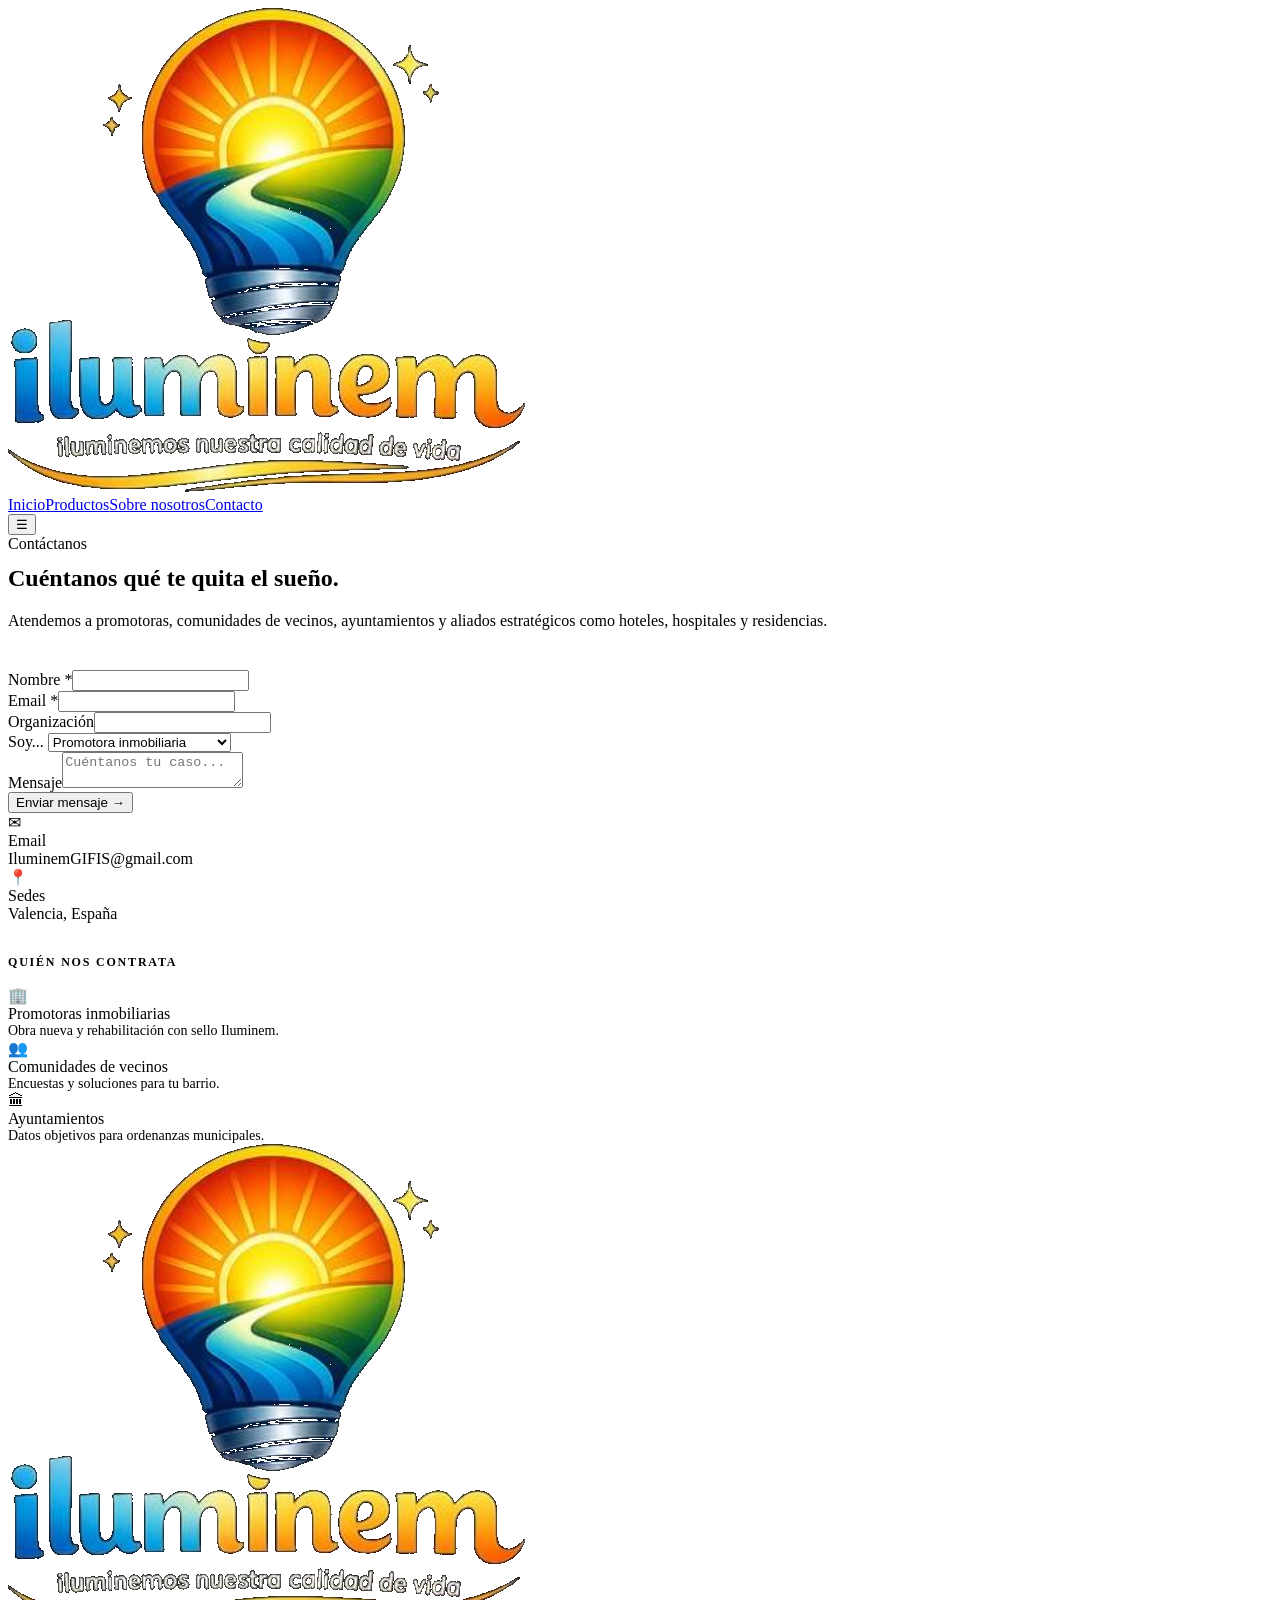
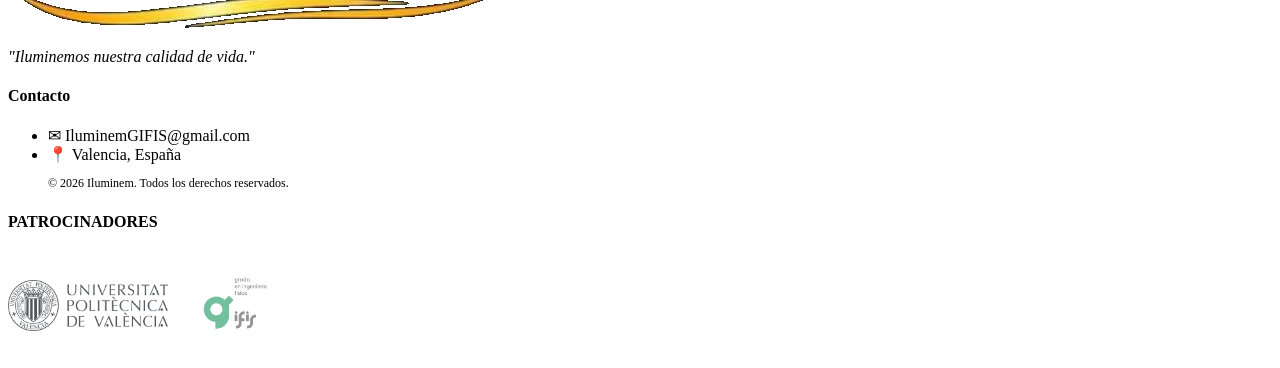
==== contacto.html @ a4363aad "Update contacto.html" ====
<!DOCTYPE html>
<html lang="es">
<head>
  <meta charset="UTF-8">
  <meta name="viewport" content="width=device-width, initial-scale=1">
  <title>Contacto — Iluminem</title>
  <meta name="description" content="Habla con Iluminem. Atendemos a promotoras, comunidades de vecinos, ayuntamientos, hoteles y residencias.">
  <link rel="stylesheet" href="styles.css">
</head>
<body>
<header class="header"><div class="container header-inner"><a href="index.html" class="logo" aria-label="Iluminem inicio"><img src="assets/iluminem-logo.png" alt="Iluminem"></a><nav class="nav"><a href="index.html">Inicio</a><a href="productos.html">Productos</a><a href="nosotros.html">Sobre nosotros</a><a href="contacto.html" class="active">Contacto</a></nav><button class="menu-btn" aria-label="Menú">☰</button></div></header>

<section style="padding-bottom:24px">
  <div class="container">
    <span class="eyebrow">Contáctanos</span>
    <h1 style="margin-top:12px;max-width:760px">Cuéntanos qué <span class="gradient-text" style="display:inline">te quita el sueño</span>.</h1>
    <p class="lead">Atendemos a promotoras, comunidades de vecinos, ayuntamientos y aliados estratégicos como hoteles, hospitales y residencias.</p>
  </div>
</section>

<section>
  <div class="container">
    <div class="form-grid">
      <div class="form-card">
        <form id="contact-form">
          <div class="form-row">
            <div class="field"><label>Nombre *</label><input type="text" required></div>
            <div class="field"><label>Email *</label><input type="email" required></div>
          </div>
          <div class="field"><label>Organización</label><input type="text"></div>
          <div class="field"><label>Soy...</label>
            <select>
              <option>Promotora inmobiliaria</option>
              <option>Comunidad de vecinos</option>
              <option>Ayuntamiento</option>
              <option>Hotel / hospital / residencia</option>
              <option>Otro</option>
            </select>
          </div>
          <div class="field"><label>Mensaje</label><textarea required placeholder="Cuéntanos tu caso..."></textarea></div>
          <button type="submit" class="btn btn-primary">Enviar mensaje →</button>
        </form>
        <div id="form-success" style="display:none;text-align:center;padding:48px 0">
          <div style="width:64px;height:64px;border-radius:9999px;background:var(--gradient-warm);margin:0 auto;display:flex;align-items:center;justify-content:center;font-size:28px">✓</div>
          <h3 style="margin-top:20px;font-size:1.5rem">¡Mensaje enviado!</h3>
          <p style="color:var(--muted);margin-top:8px">Te responderemos en menos de 48h.</p>
        </div>
      </div>

      <aside>
        <div class="info-row"><span class="icon">✉</span><div><div class="label">Email</div><div class="value">IluminemGIFIS@gmail.com</div></div></div>
        <div class="info-row"><span class="icon">📍</span><div><div class="label">Sedes</div><div class="value">Valencia, España</div></div></div>

        <h4 style="margin-top:32px;color:var(--primary);font-size:12px;text-transform:uppercase;letter-spacing:.15em">Quién nos contrata</h4>
        <div class="info-row" style="margin-top:12px"><span class="icon">🏢</span><div><div class="value">Promotoras inmobiliarias</div><div style="color:var(--muted);font-size:14px">Obra nueva y rehabilitación con sello Iluminem.</div></div></div>
        <div class="info-row"><span class="icon">👥</span><div><div class="value">Comunidades de vecinos</div><div style="color:var(--muted);font-size:14px">Encuestas y soluciones para tu barrio.</div></div></div>
        <div class="info-row"><span class="icon">🏛</span><div><div class="value">Ayuntamientos</div><div style="color:var(--muted);font-size:14px">Datos objetivos para ordenanzas municipales.</div></div></div>
      </aside>
    </div>
  </div>
</section>

<footer class="footer"><div class="container footer-grid"><div><img src="assets/iluminem-logo.png" alt="Iluminem"><p style="font-style:italic">"Iluminemos nuestra calidad de vida."</p></div><div><h4>Contacto</h4><ul><li>✉ IluminemGIFIS@gmail.com</li><li>📍 Valencia, España</li><p style="font-size:12px">© 2026 Iluminem. Todos los derechos reservados.</p></ul></div><div><h4>PATROCINADORES</h4><div style="display: flex; align-items: center; gap: 10px;">
    <img src="assets/LOGO-UPV.png" alt="UPV" style="width: 160px; height: auto;">
    <img src="assets/GIFIS.png" alt="GIFIS" style="width: 120px; height: auto;">
</div></div></div></footer>
<script src="script.js"></script>
</body>
</html>
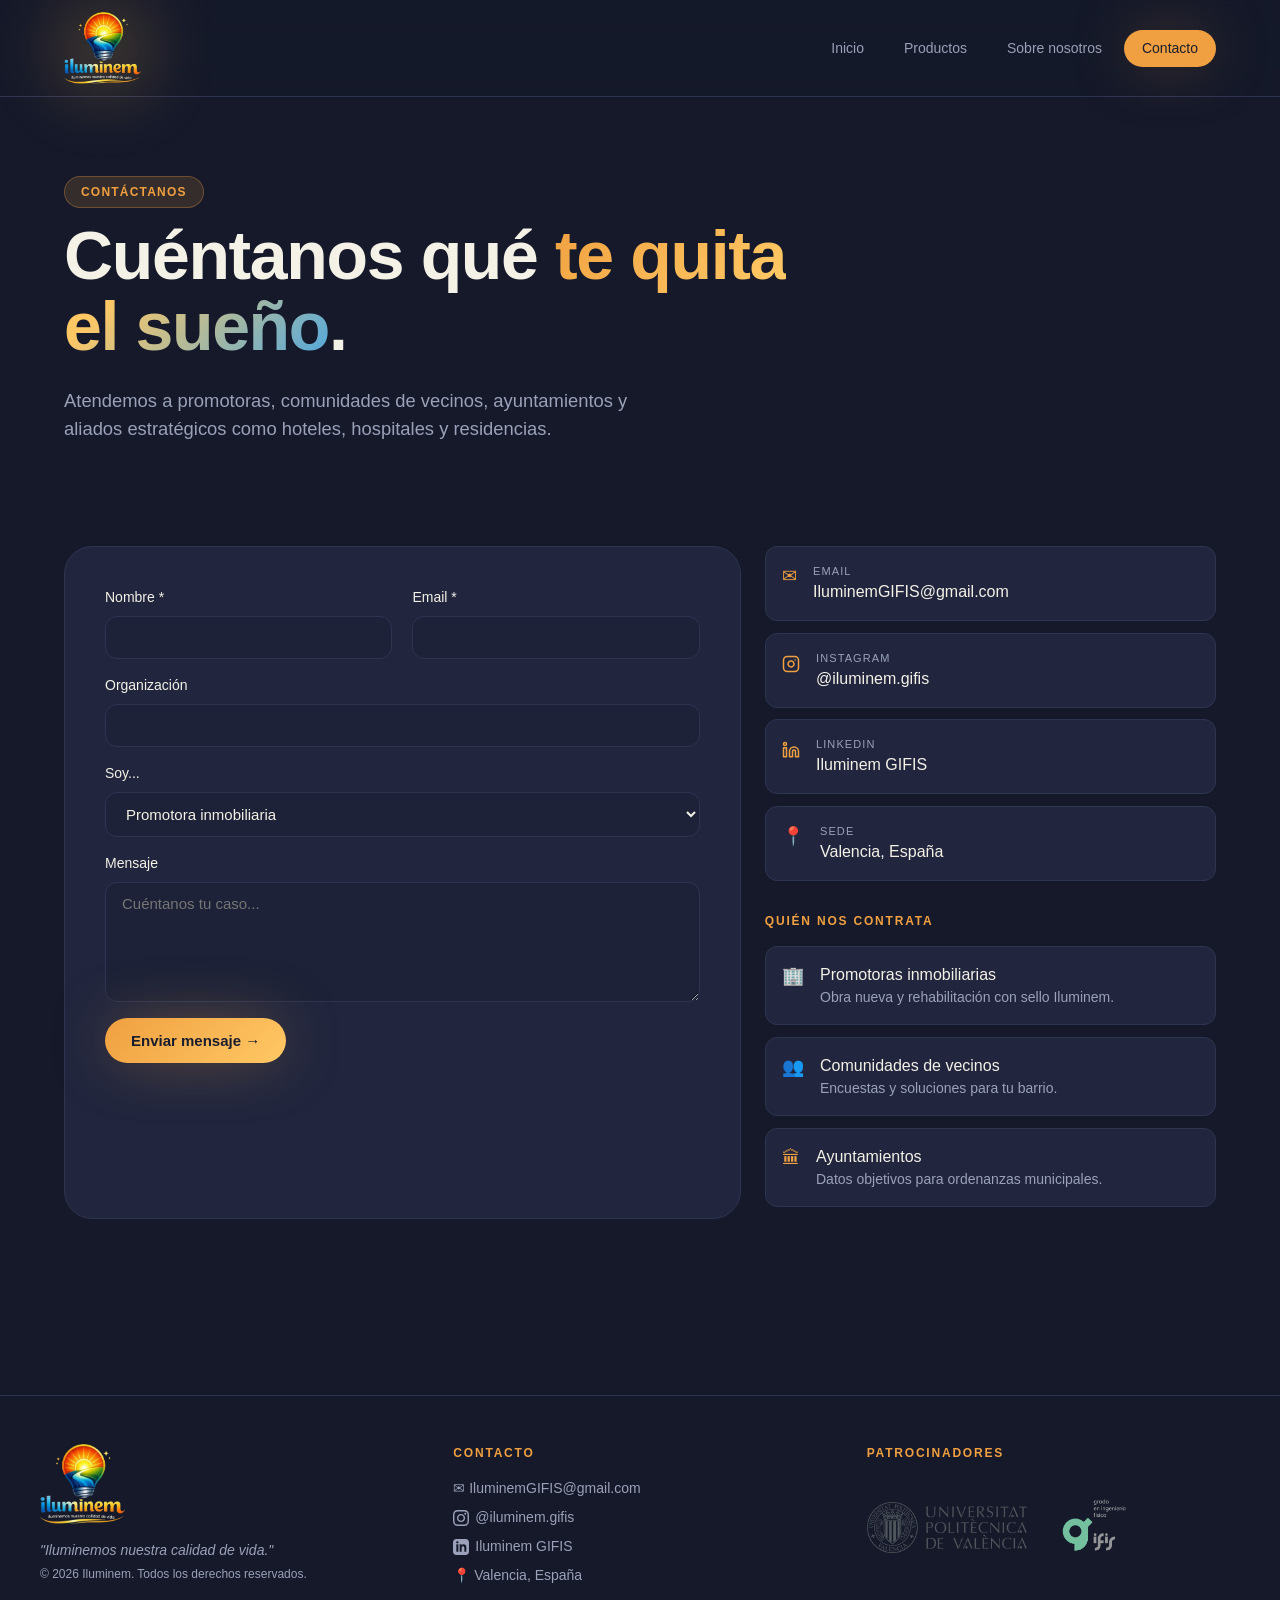
==== commit 4af25bcd: "Update contacto.html" ====
--- a/contacto.html
+++ b/contacto.html
@@ -8,7 +8,8 @@
   <link rel="stylesheet" href="styles.css">
 </head>
 <body>
-<header class="header"><div class="container header-inner"><a href="index.html" class="logo" aria-label="Iluminem inicio"><img src="assets/iluminem-logo.png" alt="Iluminem"></a><nav class="nav"><a href="index.html">Inicio</a><a href="productos.html">Productos</a><a href="nosotros.html">Sobre nosotros</a><a href="contacto.html" class="active">Contacto</a></nav><button class="menu-btn" aria-label="Menú">☰</button></div></header>
+
+<div id="site-header"></div>
 
 <section style="padding-bottom:24px">
   <div class="container">
@@ -48,8 +49,41 @@
       </div>
 
       <aside>
-        <div class="info-row"><span class="icon">✉</span><div><div class="label">Email</div><div class="value">IluminemGIFIS@gmail.com</div></div></div>
-        <div class="info-row"><span class="icon">📍</span><div><div class="label">Sedes</div><div class="value">Valencia, España</div></div></div>
+      <div class="info-row">
+          <span class="icon">✉</span>
+          <div>
+            <div class="label">Email</div>
+            <div class="value">IluminemGIFIS@gmail.com</div>
+          </div>
+        </div>
+
+        <div class="info-row">
+          <span class="icon">
+            <svg xmlns="http://www.w3.org/2000/svg" width="18" height="18" viewBox="0 0 24 24" fill="none" stroke="currentColor" stroke-width="2" stroke-linecap="round" stroke-linejoin="round" style="vertical-align: middle;"><rect x="2" y="2" width="20" height="20" rx="5" ry="5"></rect><path d="M16 11.37A4 4 0 1 1 12.63 8 4 4 0 0 1 16 11.37z"></path><line x1="17.5" y1="6.5" x2="17.51" y2="6.5"></line></svg>
+          </span>
+          <div>
+            <div class="label">Instagram</div>
+            <div class="value">@iluminem.gifis</div>
+          </div>
+        </div>
+
+        <div class="info-row">
+          <span class="icon">
+            <svg xmlns="http://www.w3.org/2000/svg" width="18" height="18" viewBox="0 0 24 24" fill="none" stroke="currentColor" stroke-width="2" stroke-linecap="round" stroke-linejoin="round" style="vertical-align: middle;"><path d="M16 8a6 6 0 0 1 6 6v7h-4v-7a2 2 0 0 0-2-2 2 2 0 0 0-2 2v7h-4v-7a6 6 0 0 1 6-6z"></path><rect x="2" y="9" width="4" height="12"></rect><circle cx="4" cy="4" r="2"></circle></svg>
+          </span>
+          <div>
+            <div class="label">LinkedIn</div>
+            <div class="value">Iluminem GIFIS</div>
+          </div>
+        </div>
+
+        <div class="info-row">
+          <span class="icon">📍</span>
+          <div>
+            <div class="label">Sede</div>
+            <div class="value">Valencia, España</div>
+          </div>
+        </div>
 
         <h4 style="margin-top:32px;color:var(--primary);font-size:12px;text-transform:uppercase;letter-spacing:.15em">Quién nos contrata</h4>
         <div class="info-row" style="margin-top:12px"><span class="icon">🏢</span><div><div class="value">Promotoras inmobiliarias</div><div style="color:var(--muted);font-size:14px">Obra nueva y rehabilitación con sello Iluminem.</div></div></div>
@@ -60,10 +94,7 @@
   </div>
 </section>
 
-<footer class="footer"><div class="container footer-grid"><div><img src="assets/iluminem-logo.png" alt="Iluminem"><p style="font-style:italic">"Iluminemos nuestra calidad de vida."</p></div><div><h4>Contacto</h4><ul><li>✉ IluminemGIFIS@gmail.com</li><li>📍 Valencia, España</li><p style="font-size:12px">© 2026 Iluminem. Todos los derechos reservados.</p></ul></div><div><h4>PATROCINADORES</h4><div style="display: flex; align-items: center; gap: 10px;">
-    <img src="assets/LOGO-UPV.png" alt="UPV" style="width: 160px; height: auto;">
-    <img src="assets/GIFIS.png" alt="GIFIS" style="width: 120px; height: auto;">
-</div></div></div></footer>
+<div id="site-footer"></div>
 <script src="script.js"></script>
 </body>
 </html>
--- a/styles.css
+++ b/styles.css
@@ -0,0 +1,1018 @@
+/* =====================================================
+   Iluminem · Design Tokens
+   ===================================================== */
+:root {
+  /* Colores */
+  --bg:           #15192a;
+  --bg-2:         #1d2238;
+  --card:         #21263e;
+  --border:       #2e3550;
+  --text:         #f4f1e6;
+  --muted:        #9aa1b8;
+  --primary:      #f0a040;
+  --primary-2:    #ffc864;
+  --secondary:    #4ea8e0;
+
+  /* Gradientes */
+  --gradient-warm:    linear-gradient(135deg, #f0a040, #ffc864);
+  --gradient-sunrise: linear-gradient(135deg, #f0a040, #ffc864 50%, #4ea8e0);
+  --gradient-night:   linear-gradient(180deg, #15192a, #232a44);
+
+  /* Sombras */
+  --shadow-glow: 0 0 60px -10px rgba(240, 160, 64, .5);
+  --shadow-soft: 0 10px 40px -10px rgba(0, 0, 0, .6);
+
+  /* Forma */
+  --radius: 14px;
+}
+
+/* =====================================================
+   Reset & Base
+   ===================================================== */
+*, *::before, *::after { box-sizing: border-box; }
+
+html, body {
+  margin: 0;
+  padding: 0;
+}
+
+body {
+  font-family: -apple-system, BlinkMacSystemFont, "Segoe UI", Roboto,
+               "Helvetica Neue", Arial, sans-serif;
+  background: var(--bg);
+  color: var(--text);
+  line-height: 1.5;
+  -webkit-font-smoothing: antialiased;
+  padding-top: 96px; /* Compensa el header fijo */
+}
+
+img { max-width: 100%; display: block; }
+a   { color: inherit; text-decoration: none; }
+
+/* =====================================================
+   Layout
+   ===================================================== */
+.container {
+  max-width: 1200px;
+  margin: 0 auto;
+  padding: 0 24px;
+}
+
+section { padding: 80px 0; }
+
+/* Grids reutilizables */
+.grid-2       { display: grid; grid-template-columns: 1fr 1fr;          gap: 48px; align-items: start; }
+.grid-2-equal { display: grid; grid-template-columns: 1fr 1fr;          gap: 40px; }
+.grid-3       { display: grid; grid-template-columns: repeat(3, 1fr);   gap: 24px; }
+
+/* =====================================================
+   Tipografía
+   ===================================================== */
+h1 {
+  font-size: clamp(2.5rem, 5.5vw, 4.25rem);
+  font-weight: 700;
+  line-height: 1.05;
+  margin: 24px 0 0;
+  letter-spacing: -.02em;
+}
+
+h2 {
+  font-size: clamp(2rem, 4vw, 3rem);
+  font-weight: 700;
+  margin: 0;
+  letter-spacing: -.02em;
+}
+
+h3 { font-size: 1.25rem; font-weight: 700; margin: 0; }
+
+.gradient-text {
+  background: var(--gradient-sunrise);
+  -webkit-background-clip: text;
+  background-clip: text;
+  color: transparent;
+  display: block;
+}
+
+.lead {
+  font-size: 1.15rem;
+  color: var(--muted);
+  margin: 24px 0 0;
+  max-width: 600px;
+}
+
+.eyebrow {
+  display: inline-flex;
+  align-items: center;
+  gap: 8px;
+  padding: 6px 16px;
+  border-radius: 9999px;
+  background: rgba(240, 160, 64, .15);
+  color: var(--primary);
+  border: 1px solid rgba(240, 160, 64, .3);
+  font-size: 12px;
+  font-weight: 600;
+  text-transform: uppercase;
+  letter-spacing: .1em;
+}
+
+/* =====================================================
+   Botones
+   ===================================================== */
+.btn {
+  display: inline-flex;
+  align-items: center;
+  gap: 8px;
+  padding: 14px 26px;
+  border-radius: 9999px;
+  font-weight: 600;
+  font-size: 15px;
+  cursor: pointer;
+  border: none;
+  text-decoration: none;
+  transition: transform .15s;
+}
+
+.btn-primary {
+  background: var(--gradient-warm);
+  color: #1a1d2e;
+  box-shadow: var(--shadow-glow);
+}
+.btn-primary:hover { transform: scale(1.02); }
+
+.btn-outline {
+  background: transparent;
+  color: var(--text);
+  border: 1px solid var(--border);
+}
+.btn-outline:hover { background: var(--bg-2); }
+
+.cta-row { display: flex; flex-wrap: wrap; gap: 16px; margin-top: 40px; }
+
+/* =====================================================
+   Header
+   ===================================================== */
+.header {
+  position: fixed;
+  left: 0;
+  right: 0;
+  top: 0;
+  z-index: 50;
+  background: rgba(21, 25, 42, .8);
+  backdrop-filter: blur(16px);
+  -webkit-backdrop-filter: blur(16px);
+  border-bottom: 1px solid var(--border);
+}
+
+.header-inner {
+  height: 96px;
+  display: flex;
+  align-items: center;
+  justify-content: space-between;
+}
+
+.logo {
+  display: flex;
+  align-items: center;
+  position: relative;
+}
+.logo::before {
+  content: "";
+  position: absolute;
+  inset: 0;
+  background: var(--gradient-warm);
+  filter: blur(40px);
+  opacity: .4;
+  z-index: 0;
+  border-radius: 9999px;
+}
+.logo img { position: relative; height: 72px; width: auto; z-index: 1; }
+
+.nav { display: flex; align-items: center; gap: 4px; }
+.nav a {
+  padding: 8px 18px;
+  border-radius: 9999px;
+  font-size: 14px;
+  font-weight: 500;
+  color: var(--muted);
+  transition: color .2s, background .2s;
+}
+.nav a:hover  { color: var(--text); background: var(--bg-2); }
+.nav a.active {
+  background: var(--primary);
+  color: #1a1d2e;
+  box-shadow: var(--shadow-glow);
+}
+
+.menu-btn {
+  display: none;
+  background: none;
+  border: none;
+  color: var(--text);
+  cursor: pointer;
+  padding: 8px;
+  border-radius: 8px;
+  font-size: 22px;
+}
+.menu-btn:hover { background: var(--bg-2); }
+
+/* =====================================================
+   Hero
+   ===================================================== */
+.hero { position: relative; overflow: hidden; }
+
+.hero-bg {
+  position: absolute;
+  inset: 0;
+  background-size: cover;
+  background-position: center;
+  opacity: .35;
+}
+
+.hero-overlay {
+  position: absolute;
+  inset: 0;
+  background: linear-gradient(180deg, rgba(21,25,42,.6), rgba(21,25,42,1) 90%);
+}
+
+.hero-inner { position: relative; padding: 80px 0 120px; }
+
+.hero-grid {
+  display: grid;
+  grid-template-columns: 7fr 5fr;
+  gap: 48px;
+  align-items: center;
+}
+
+.hero-content { max-width: 640px; }
+
+/* Imagen lateral */
+.hero-image-wrap { position: relative; }
+.hero-image-wrap::before {
+  content: "";
+  position: absolute;
+  inset: -24px;
+  background: var(--gradient-warm);
+  filter: blur(60px);
+  opacity: .35;
+  border-radius: 32px;
+}
+.hero-image {
+  position: relative;
+  aspect-ratio: 4 / 5;
+  border-radius: 24px;
+  overflow: hidden;
+  border: 1px solid var(--border);
+  box-shadow: var(--shadow-soft);
+}
+.hero-image img { width: 100%; height: 100%; object-fit: cover; }
+
+.hero-image-overlay {
+  position: absolute;
+  inset: 0;
+  background: linear-gradient(180deg, transparent 60%, rgba(21,25,42,.75));
+}
+
+.hero-image-caption { position: absolute; bottom: 20px; left: 20px; right: 20px; }
+.hero-image-caption .label {
+  font-size: 11px;
+  text-transform: uppercase;
+  letter-spacing: .15em;
+  color: var(--primary);
+  font-weight: 600;
+}
+.hero-image-caption .text {
+  font-size: 14px;
+  color: rgba(244, 241, 230, .9);
+  margin-top: 4px;
+}
+
+/* =====================================================
+   Cards
+   ===================================================== */
+.card {
+  background: var(--card);
+  border: 1px solid var(--border);
+  border-radius: 20px;
+  padding: 32px;
+  transition: border-color .2s;
+}
+.card:hover { border-color: rgba(240, 160, 64, .5); }
+
+.card-icon {
+  font-size: 32px;
+  color: var(--primary);
+  margin-bottom: 16px;
+  display: inline-block;
+  line-height: 1;
+}
+.card p { color: var(--muted); margin: 8px 0 0; }
+
+/* =====================================================
+   CTA Box
+   ===================================================== */
+.cta-box {
+  position: relative;
+  overflow: hidden;
+  background: var(--gradient-night);
+  border-radius: 28px;
+  padding: 64px 32px;
+  text-align: center;
+  box-shadow: var(--shadow-soft);
+}
+.cta-box::before {
+  content: "";
+  position: absolute;
+  top: -120px; right: -120px;
+  width: 380px; height: 380px;
+  border-radius: 9999px;
+  background: var(--gradient-warm);
+  filter: blur(80px);
+  opacity: .3;
+}
+.cta-box > * { position: relative; }
+.cta-box p {
+  color: var(--muted);
+  margin: 16px auto 0;
+  max-width: 600px;
+  font-size: 1.1rem;
+}
+
+/* =====================================================
+   Productos
+   ===================================================== */
+.product {
+  display: grid;
+  grid-template-columns: 1fr 1fr;
+  gap: 40px;
+  align-items: center;
+  background: var(--card);
+  border: 1px solid var(--border);
+  border-radius: 28px;
+  padding: 40px;
+  margin-bottom: 32px;
+}
+.product.reverse > div:first-child { order: 2; }
+
+.product-img {
+  aspect-ratio: 4 / 3;
+  border-radius: 16px;
+  overflow: hidden;
+}
+.product-img img { width: 100%; height: 100%; object-fit: cover; }
+
+.feature-list { list-style: none; padding: 0; margin: 24px 0 0; }
+.feature-list li {
+  display: flex;
+  gap: 12px;
+  align-items: flex-start;
+  padding: 6px 0;
+}
+.feature-list li::before {
+  content: "✓";
+  color: var(--primary);
+  font-weight: 700;
+  flex-shrink: 0;
+}
+
+.price { font-size: 1.5rem; font-weight: 700; color: var(--primary); margin: 4px 0 12px; }
+
+/* =====================================================
+   Equipo
+   ===================================================== */
+.team-grid { display: grid; grid-template-columns: repeat(3, 1fr); gap: 24px; }
+
+.avatar {
+  width: 80px; height: 80px;
+  border-radius: 9999px;
+  background: var(--gradient-warm);
+  display: flex;
+  align-items: center;
+  justify-content: center;
+  font-size: 1.5rem;
+  font-weight: 700;
+  color: #1a1d2e;
+  margin-bottom: 20px;
+  box-shadow: var(--shadow-glow);
+}
+
+/* =====================================================
+   Formulario de contacto
+   ===================================================== */
+.form-grid { display: grid; grid-template-columns: 3fr 2fr; gap: 24px; }
+
+.form-card {
+  background: var(--card);
+  border: 1px solid var(--border);
+  border-radius: 28px;
+  padding: 40px;
+}
+
+.form-row { display: grid; grid-template-columns: 1fr 1fr; gap: 20px; }
+
+.field { display: flex; flex-direction: column; gap: 8px; margin-bottom: 16px; }
+.field label { font-size: 14px; font-weight: 500; }
+
+/* Inputs, selects y textareas comparten la misma base */
+.field input,
+.field select,
+.field textarea {
+  background: var(--bg-2);
+  border: 1px solid var(--border);
+  border-radius: 12px;
+  padding: 12px 16px;
+  color: var(--text);
+  font-family: inherit;
+  font-size: 15px;
+  outline: none;
+  transition: border-color .15s;
+}
+.field input:focus,
+.field select:focus,
+.field textarea:focus { border-color: var(--primary); }
+
+.field textarea { resize: vertical; min-height: 120px; }
+
+/* Filas de info (sidebar contacto) */
+.info-row {
+  display: flex;
+  gap: 16px;
+  padding: 16px;
+  background: var(--card);
+  border: 1px solid var(--border);
+  border-radius: 12px;
+  margin-bottom: 12px;
+}
+.info-row .icon  { color: var(--primary); flex-shrink: 0; font-size: 18px; }
+.info-row .label { font-size: 11px; text-transform: uppercase; letter-spacing: .1em; color: var(--muted); }
+.info-row .value { font-weight: 500; }
+
+/* =====================================================
+   Footer
+   ===================================================== */
+.footer { border-top: 1px solid var(--border); margin-top: 96px; }
+
+.footer-grid {
+  display: grid;
+  grid-template-columns: repeat(3, 1fr);
+  gap: 40px;
+  padding: 48px 0;
+}
+
+.footer img    { height: 80px; width: auto; margin-bottom: 16px; }
+.footer h4     { font-size: 12px; text-transform: uppercase; letter-spacing: .15em; color: var(--primary); margin: 0 0 12px; }
+.footer ul     { list-style: none; padding: 0; margin: 0; }
+.footer li     { color: var(--muted); padding: 4px 0; font-size: 14px; }
+.footer p      { color: var(--muted); font-size: 14px; margin: 4px 0; }
+
+/* =====================================================
+   Utilidades
+   ===================================================== */
+.mt-3        { margin-top: 24px; }
+.text-center { text-align: center; }
+
+/* =====================================================
+   Responsive
+   ===================================================== */
+@media (max-width: 960px) {
+  .hero-grid { grid-template-columns: 1fr; gap: 56px; }
+  .hero-image-wrap { max-width: 480px; margin: 0 auto; }
+}
+
+@media (max-width: 900px) {
+  .grid-2,
+  .grid-2-equal,
+  .form-grid     { grid-template-columns: 1fr; }
+
+  .grid-3,
+  .team-grid     { grid-template-columns: 1fr 1fr; }
+
+  .product,
+  .product.reverse { grid-template-columns: 1fr; }
+  .product.reverse > div:first-child { order: 0; }
+
+  .footer-grid   { grid-template-columns: 1fr; gap: 24px; }
+}
+
+@media (max-width: 640px) {
+  .nav { display: none; }
+  .menu-btn { display: block; }
+
+  .nav.open {
+    display: flex;
+    flex-direction: column;
+    align-items: stretch;
+    position: absolute;
+    top: 96px; left: 0; right: 0;
+    background: var(--bg);
+    border-bottom: 1px solid var(--border);
+    padding: 16px 24px;
+  }
+
+  .grid-3,
+  .team-grid,
+  .form-row { grid-template-columns: 1fr; }
+
+  .hero-inner   { padding: 48px 0 80px; }
+  section       { padding: 56px 0; }
+  .product,
+  .form-card,
+  .cta-box      { padding: 24px; }
+  .logo img     { height: 56px; }
+  .header-inner { height: 80px; }
+  body { padding-top: 80px; }
+  .nav.open     { top: 80px; }
+}
+
+/* =====================================================
+   Scroll Reveal
+   ===================================================== */
+.reveal {
+  opacity: 0;
+  transform: translateY(28px);
+  transition:
+    opacity  .8s cubic-bezier(.22, 1, .36, 1),
+    transform .8s cubic-bezier(.22, 1, .36, 1);
+  will-change: opacity, transform;
+}
+
+.reveal.is-visible {
+  opacity: 1;
+  transform: translateY(0);
+}
+
+@media (prefers-reduced-motion: reduce) {
+  .reveal { opacity: 1; transform: none; transition: none; }
+}h1 {
+  font-size: clamp(2.5rem, 5.5vw, 4.25rem);
+  font-weight: 700;
+  line-height: 1.05;
+  margin: 24px 0 0;
+  letter-spacing: -.02em;
+}
+
+h2 {
+  font-size: clamp(2rem, 4vw, 3rem);
+  font-weight: 700;
+  margin: 0;
+  letter-spacing: -.02em;
+}
+
+h3 { font-size: 1.25rem; font-weight: 700; margin: 0; }
+
+.gradient-text {
+  background: var(--gradient-sunrise);
+  -webkit-background-clip: text;
+  background-clip: text;
+  color: transparent;
+  display: block;
+}
+
+.lead {
+  font-size: 1.15rem;
+  color: var(--muted);
+  margin: 24px 0 0;
+  max-width: 600px;
+}
+
+.eyebrow {
+  display: inline-flex;
+  align-items: center;
+  gap: 8px;
+  padding: 6px 16px;
+  border-radius: 9999px;
+  background: rgba(240, 160, 64, .15);
+  color: var(--primary);
+  border: 1px solid rgba(240, 160, 64, .3);
+  font-size: 12px;
+  font-weight: 600;
+  text-transform: uppercase;
+  letter-spacing: .1em;
+}
+
+/* =====================================================
+   Botones
+   ===================================================== */
+.btn {
+  display: inline-flex;
+  align-items: center;
+  gap: 8px;
+  padding: 14px 26px;
+  border-radius: 9999px;
+  font-weight: 600;
+  font-size: 15px;
+  cursor: pointer;
+  border: none;
+  text-decoration: none;
+  transition: transform .15s;
+}
+
+.btn-primary {
+  background: var(--gradient-warm);
+  color: #1a1d2e;
+  box-shadow: var(--shadow-glow);
+}
+.btn-primary:hover { transform: scale(1.02); }
+
+.btn-outline {
+  background: transparent;
+  color: var(--text);
+  border: 1px solid var(--border);
+}
+.btn-outline:hover { background: var(--bg-2); }
+
+.cta-row { display: flex; flex-wrap: wrap; gap: 16px; margin-top: 40px; }
+
+/* =====================================================
+   Header
+   ===================================================== */
+.header {
+  position: fixed;   
+  left:0;
+  right:0;
+  top: 0;
+  z-index: 50;
+  background: rgba(21, 25, 42, .8);
+  backdrop-filter: blur(16px);
+  -webkit-backdrop-filter: blur(16px);
+  border-bottom: 1px solid var(--border);
+}
+
+.header-inner {
+  height: 96px;
+  display: flex;
+  align-items: center;
+  justify-content: space-between;
+}
+
+.logo {
+  display: flex;
+  align-items: center;
+  position: relative;
+}
+.logo::before {
+  content: "";
+  position: absolute;
+  inset: 0;
+  background: var(--gradient-warm);
+  filter: blur(40px);
+  opacity: .4;
+  z-index: 0;
+  border-radius: 9999px;
+}
+.logo img { position: relative; height: 72px; width: auto; z-index: 1; }
+
+.nav { display: flex; align-items: center; gap: 4px; }
+.nav a {
+  padding: 8px 18px;
+  border-radius: 9999px;
+  font-size: 14px;
+  font-weight: 500;
+  color: var(--muted);
+  transition: color .2s, background .2s;
+}
+.nav a:hover  { color: var(--text); background: var(--bg-2); }
+.nav a.active {
+  background: var(--primary);
+  color: #1a1d2e;
+  box-shadow: var(--shadow-glow);
+}
+
+.menu-btn {
+  display: none;
+  background: none;
+  border: none;
+  color: var(--text);
+  cursor: pointer;
+  padding: 8px;
+  border-radius: 8px;
+  font-size: 22px;
+}
+.menu-btn:hover { background: var(--bg-2); }
+
+/* =====================================================
+   Hero
+   ===================================================== */
+.hero { position: relative; overflow: hidden; }
+
+.hero-bg {
+  position: absolute;
+  inset: 0;
+  background-size: cover;
+  background-position: center;
+  opacity: .35;
+}
+
+.hero-overlay {
+  position: absolute;
+  inset: 0;
+  background: linear-gradient(180deg, rgba(21,25,42,.6), rgba(21,25,42,1) 90%);
+}
+
+.hero-inner { position: relative; padding: 80px 0 120px; }
+
+.hero-grid {
+  display: grid;
+  grid-template-columns: 7fr 5fr;
+  gap: 48px;
+  align-items: center;
+}
+
+.hero-content { max-width: 640px; }
+
+/* Imagen lateral */
+.hero-image-wrap { position: relative; }
+.hero-image-wrap::before {
+  content: "";
+  position: absolute;
+  inset: -24px;
+  background: var(--gradient-warm);
+  filter: blur(60px);
+  opacity: .35;
+  border-radius: 32px;
+}
+.hero-image {
+  position: relative;
+  aspect-ratio: 4 / 5;
+  border-radius: 24px;
+  overflow: hidden;
+  border: 1px solid var(--border);
+  box-shadow: var(--shadow-soft);
+}
+.hero-image img { width: 100%; height: 100%; object-fit: cover; }
+
+.hero-image-overlay {
+  position: absolute;
+  inset: 0;
+  background: linear-gradient(180deg, transparent 60%, rgba(21,25,42,.75));
+}
+
+.hero-image-caption { position: absolute; bottom: 20px; left: 20px; right: 20px; }
+.hero-image-caption .label {
+  font-size: 11px;
+  text-transform: uppercase;
+  letter-spacing: .15em;
+  color: var(--primary);
+  font-weight: 600;
+}
+.hero-image-caption .text {
+  font-size: 14px;
+  color: rgba(244, 241, 230, .9);
+  margin-top: 4px;
+}
+
+/* =====================================================
+   Cards
+   ===================================================== */
+.card {
+  background: var(--card);
+  border: 1px solid var(--border);
+  border-radius: 20px;
+  padding: 32px;
+  transition: border-color .2s;
+}
+.card:hover { border-color: rgba(240, 160, 64, .5); }
+
+.card-icon {
+  font-size: 32px;
+  color: var(--primary);
+  margin-bottom: 16px;
+  display: inline-block;
+  line-height: 1;
+}
+.card p { color: var(--muted); margin: 8px 0 0; }
+
+/* =====================================================
+   CTA Box
+   ===================================================== */
+.cta-box {
+  position: relative;
+  overflow: hidden;
+  background: var(--gradient-night);
+  border-radius: 28px;
+  padding: 64px 32px;
+  text-align: center;
+  box-shadow: var(--shadow-soft);
+}
+.cta-box::before {
+  content: "";
+  position: absolute;
+  top: -120px; right: -120px;
+  width: 380px; height: 380px;
+  border-radius: 9999px;
+  background: var(--gradient-warm);
+  filter: blur(80px);
+  opacity: .3;
+}
+.cta-box > * { position: relative; }
+.cta-box p {
+  color: var(--muted);
+  margin: 16px auto 0;
+  max-width: 600px;
+  font-size: 1.1rem;
+}
+
+/* =====================================================
+   Productos
+   ===================================================== */
+.product {
+  display: grid;
+  grid-template-columns: 1fr 1fr;
+  gap: 40px;
+  align-items: center;
+  background: var(--card);
+  border: 1px solid var(--border);
+  border-radius: 28px;
+  padding: 40px;
+  margin-bottom: 32px;
+}
+.product.reverse > div:first-child { order: 2; }
+
+.product-img {
+  aspect-ratio: 4 / 3;
+  border-radius: 16px;
+  overflow: hidden;
+}
+.product-img img { width: 100%; height: 100%; object-fit: cover; }
+
+.feature-list { list-style: none; padding: 0; margin: 24px 0 0; }
+.feature-list li {
+  display: flex;
+  gap: 12px;
+  align-items: flex-start;
+  padding: 6px 0;
+}
+.feature-list li::before {
+  content: "✓";
+  color: var(--primary);
+  font-weight: 700;
+  flex-shrink: 0;
+}
+
+.price { font-size: 1.5rem; font-weight: 700; color: var(--primary); margin: 4px 0 12px; }
+
+/* =====================================================
+   Equipo
+   ===================================================== */
+.team-grid { display: grid; grid-template-columns: repeat(3, 1fr); gap: 24px; }
+
+.avatar {
+  width: 80px; height: 80px;
+  border-radius: 9999px;
+  background: var(--gradient-warm);
+  display: flex;
+  align-items: center;
+  justify-content: center;
+  font-size: 1.5rem;
+  font-weight: 700;
+  color: #1a1d2e;
+  margin-bottom: 20px;
+  box-shadow: var(--shadow-glow);
+}
+
+/* =====================================================
+   Formulario de contacto
+   ===================================================== */
+.form-grid { display: grid; grid-template-columns: 3fr 2fr; gap: 24px; }
+
+.form-card {
+  background: var(--card);
+  border: 1px solid var(--border);
+  border-radius: 28px;
+  padding: 40px;
+}
+
+.form-row { display: grid; grid-template-columns: 1fr 1fr; gap: 20px; }
+
+.field { display: flex; flex-direction: column; gap: 8px; margin-bottom: 16px; }
+.field label { font-size: 14px; font-weight: 500; }
+
+/* Inputs, selects y textareas comparten la misma base */
+.field input,
+.field select,
+.field textarea {
+  background: var(--bg-2);
+  border: 1px solid var(--border);
+  border-radius: 12px;
+  padding: 12px 16px;
+  color: var(--text);
+  font-family: inherit;
+  font-size: 15px;
+  outline: none;
+  transition: border-color .15s;
+}
+.field input:focus,
+.field select:focus,
+.field textarea:focus { border-color: var(--primary); }
+
+.field textarea { resize: vertical; min-height: 120px; }
+
+/* Filas de info (sidebar contacto) */
+.info-row {
+  display: flex;
+  gap: 16px;
+  padding: 16px;
+  background: var(--card);
+  border: 1px solid var(--border);
+  border-radius: 12px;
+  margin-bottom: 12px;
+}
+.info-row .icon  { color: var(--primary); flex-shrink: 0; font-size: 18px; }
+.info-row .label { font-size: 11px; text-transform: uppercase; letter-spacing: .1em; color: var(--muted); }
+.info-row .value { font-weight: 500; }
+
+/* =====================================================
+   Footer
+   ===================================================== */
+.footer { border-top: 1px solid var(--border); margin-top: 96px; }
+
+.footer-grid {
+  display: grid;
+  grid-template-columns: repeat(3, 1fr);
+  gap: 40px;
+  padding: 48px 0;
+}
+
+.footer img    { height: 80px; width: auto; margin-bottom: 16px; }
+.footer h4     { font-size: 12px; text-transform: uppercase; letter-spacing: .15em; color: var(--primary); margin: 0 0 12px; }
+.footer ul     { list-style: none; padding: 0; margin: 0; }
+.footer li     { color: var(--muted); padding: 4px 0; font-size: 14px; }
+.footer p      { color: var(--muted); font-size: 14px; margin: 4px 0; }
+
+/* =====================================================
+   Utilidades
+   ===================================================== */
+.mt-3        { margin-top: 24px; }
+.text-center { text-align: center; }
+
+/* =====================================================
+   Responsive
+   ===================================================== */
+@media (max-width: 960px) {
+  .hero-grid { grid-template-columns: 1fr; gap: 56px; }
+  .hero-image-wrap { max-width: 480px; margin: 0 auto; }
+}
+
+@media (max-width: 900px) {
+  .grid-2,
+  .grid-2-equal,
+  .form-grid     { grid-template-columns: 1fr; }
+
+  .grid-3,
+  .team-grid     { grid-template-columns: 1fr 1fr; }
+
+  .product,
+  .product.reverse { grid-template-columns: 1fr; }
+  .product.reverse > div:first-child { order: 0; }
+
+  .footer-grid   { grid-template-columns: 1fr; gap: 24px; }
+}
+
+@media (max-width: 640px) {
+  .nav { display: none; }
+  .menu-btn { display: block; }
+
+  .nav.open {
+    display: flex;
+    flex-direction: column;
+    align-items: stretch;
+    position: absolute;
+    top: 96px; left: 0; right: 0;
+    background: var(--bg);
+    border-bottom: 1px solid var(--border);
+    padding: 16px 24px;
+  }
+
+  .grid-3,
+  .team-grid,
+  .form-row { grid-template-columns: 1fr; }
+
+  .hero-inner   { padding: 48px 0 80px; }
+  section       { padding: 56px 0; }
+  .product,
+  .form-card,
+  .cta-box      { padding: 24px; }
+  .logo img     { height: 56px; }
+  .header-inner { height: 80px; }
+  .nav.open     { top: 80px; }
+}
+
+/* =====================================================
+   Scroll Reveal
+   ===================================================== */
+.reveal {
+  opacity: 0;
+  transform: translateY(28px);
+  transition:
+    opacity  .8s cubic-bezier(.22, 1, .36, 1),
+    transform .8s cubic-bezier(.22, 1, .36, 1);
+  will-change: opacity, transform;
+}
+
+.reveal.is-visible {
+  opacity: 1;
+  transform: translateY(0);
+}
+
+@media (prefers-reduced-motion: reduce) {
+  .reveal { opacity: 1; transform: none; transition: none; }
+}
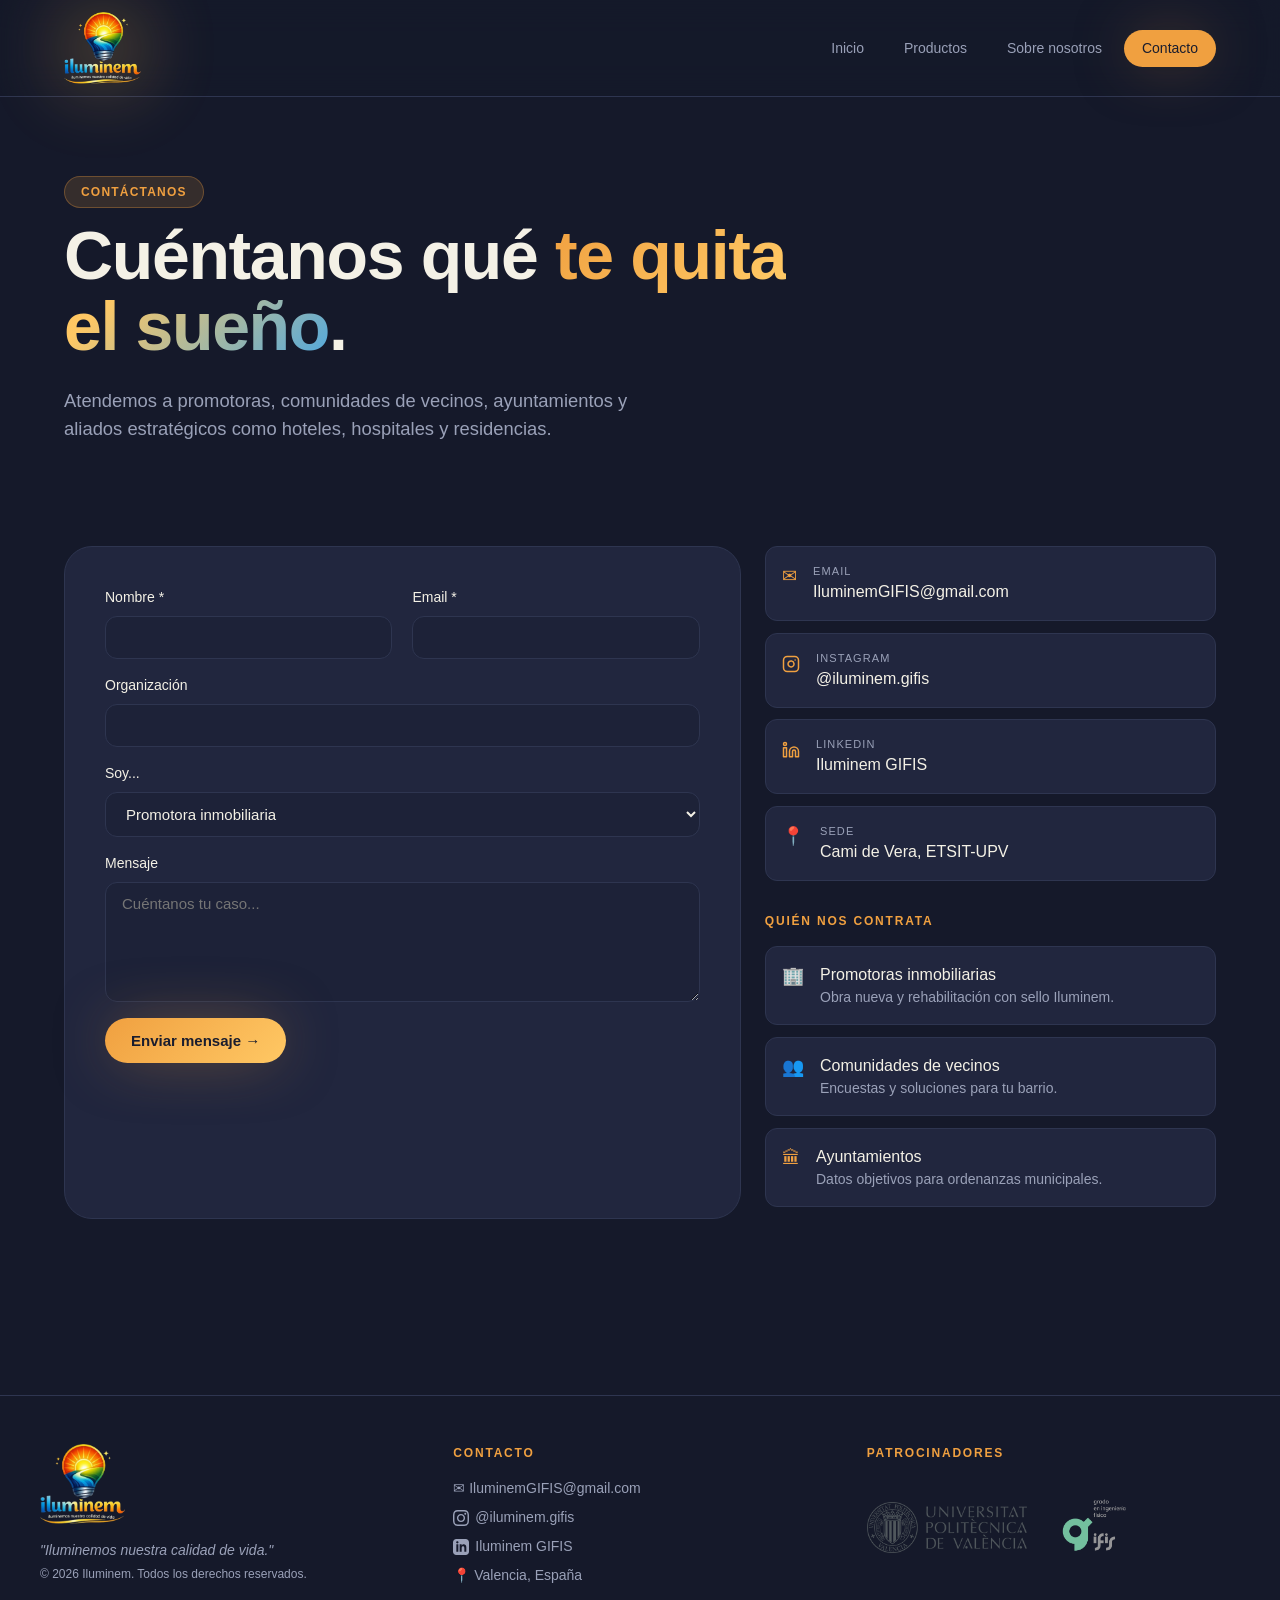
==== commit 6212405c: "Update contacto.html" ====
--- a/contacto.html
+++ b/contacto.html
@@ -49,11 +49,15 @@
       </div>
 
       <aside>
-      <div class="info-row">
+        <div class="info-row">
           <span class="icon">✉</span>
           <div>
             <div class="label">Email</div>
-            <div class="value">IluminemGIFIS@gmail.com</div>
+            <div class="value">
+              <a href="mailto:IluminemGIFIS@gmail.com" style="text-decoration:none; color:inherit;">
+                IluminemGIFIS@gmail.com
+              </a>
+            </div>
           </div>
         </div>
 
@@ -63,7 +67,11 @@
           </span>
           <div>
             <div class="label">Instagram</div>
-            <div class="value">@iluminem.gifis</div>
+            <div class="value">
+              <a href="https://www.instagram.com/iluminem.gifis" target="_blank" rel="noopener noreferrer" style="text-decoration:none; color:inherit;">
+                @iluminem.gifis
+              </a>
+            </div>
           </div>
         </div>
 
@@ -73,7 +81,11 @@
           </span>
           <div>
             <div class="label">LinkedIn</div>
-            <div class="value">Iluminem GIFIS</div>
+            <div class="value">
+              <a href="www.linkedin.com/in/iluminem-gifis" target="_blank" rel="noopener noreferrer" style="text-decoration:none; color:inherit;">
+              Iluminem GIFIS
+              </a>
+            </div>
           </div>
         </div>
 
@@ -81,7 +93,11 @@
           <span class="icon">📍</span>
           <div>
             <div class="label">Sede</div>
-            <div class="value">Valencia, España</div>
+            <div class="value">
+              <a href="https://www.google.com/maps/search/?api=1&query=ETSIT+UPV+Cami+de+Vera" target="_blank" rel="noopener noreferrer" style="text-decoration:none; color:inherit;">
+              Cami de Vera, ETSIT-UPV
+              </a>            
+            </div>
           </div>
         </div>
 
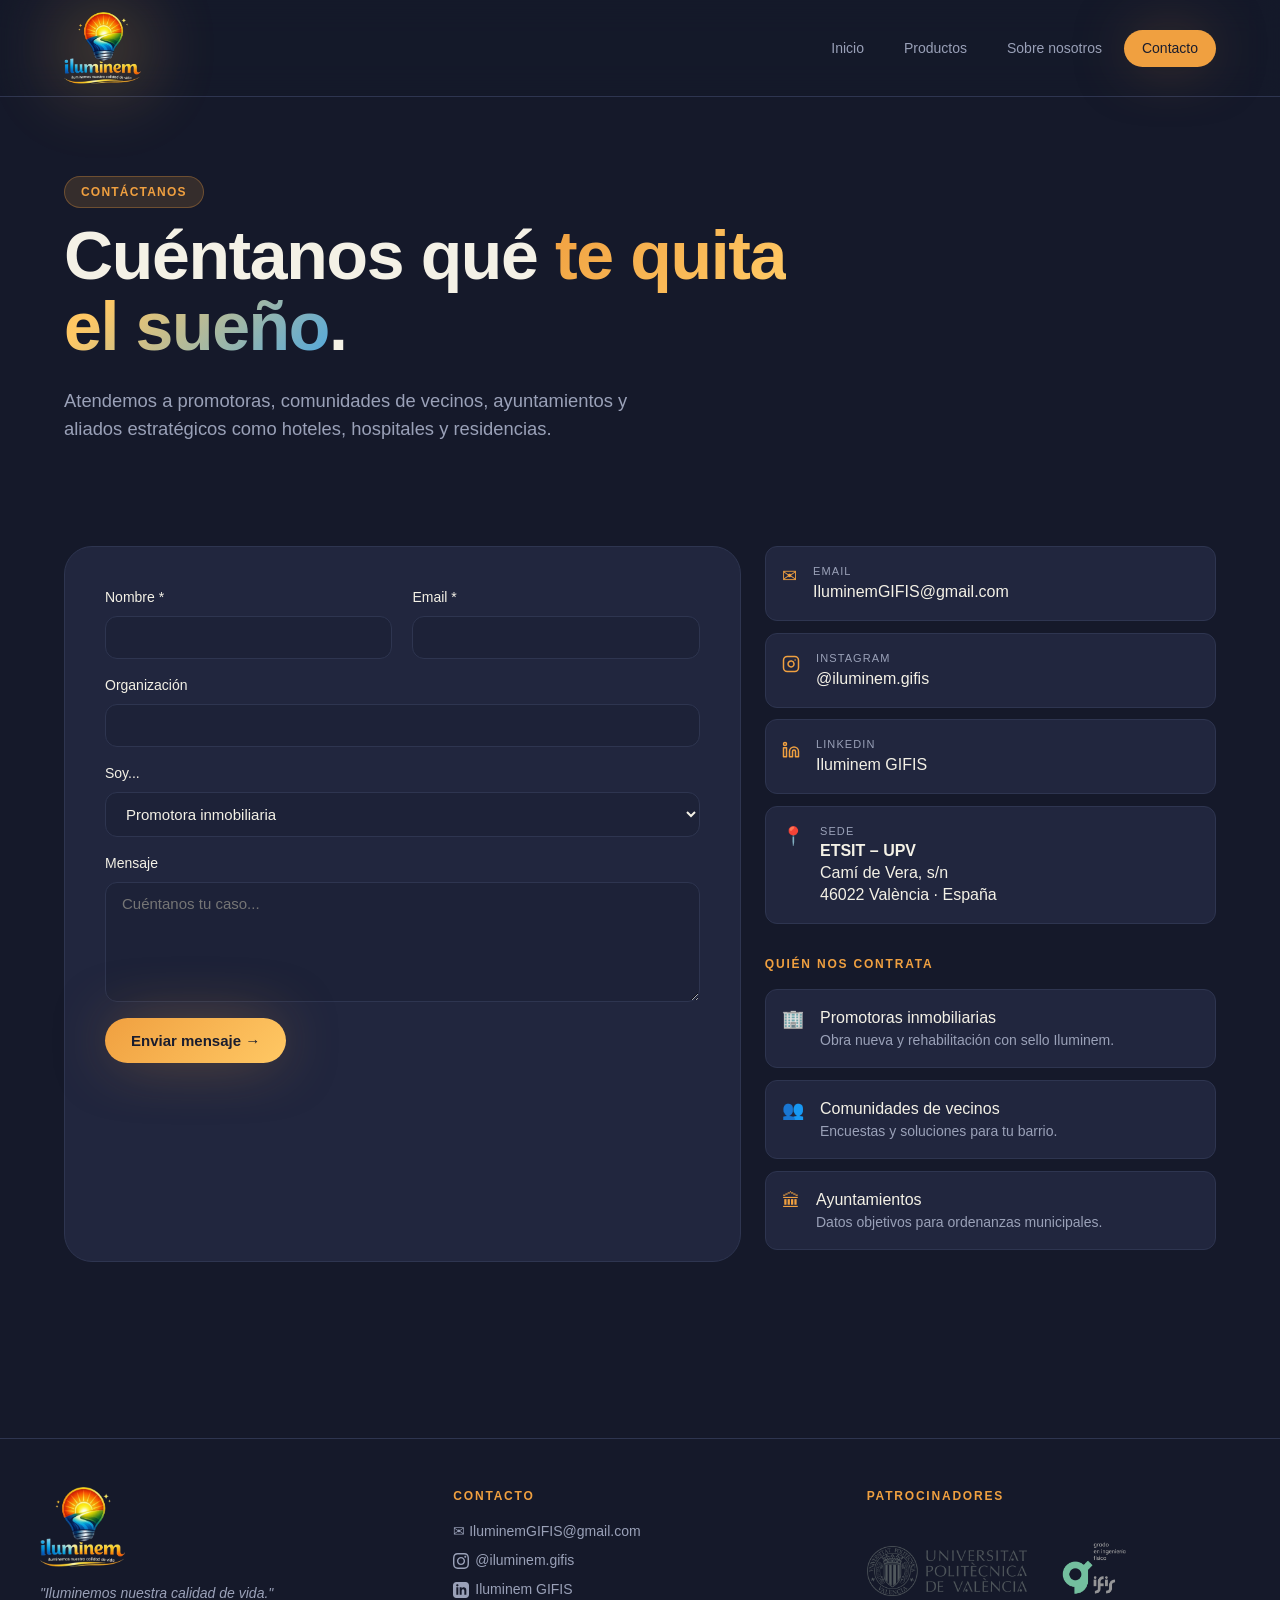
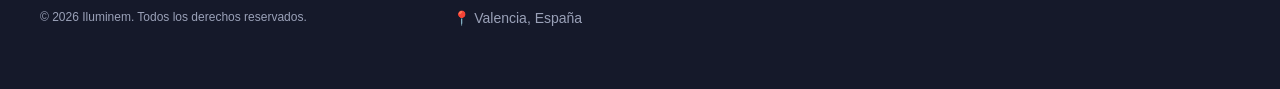
==== commit 0bb5a2e4: "Update contacto.html" ====
--- a/contacto.html
+++ b/contacto.html
@@ -93,12 +93,12 @@
           <span class="icon">📍</span>
           <div>
             <div class="label">Sede</div>
-            <div class="value">
-              <a href="https://www.google.com/maps/search/?api=1&query=ETSIT+UPV+Cami+de+Vera" target="_blank" rel="noopener noreferrer" style="text-decoration:none; color:inherit;">
-              Cami de Vera, ETSIT-UPV
-              </a>            
+              <div class="value" style="line-height: 1.4;">
+                <strong>ETSIT – UPV</strong><br>
+                Camí de Vera, s/n<br>
+                46022 València · España
+              </div>
             </div>
-          </div>
         </div>
 
         <h4 style="margin-top:32px;color:var(--primary);font-size:12px;text-transform:uppercase;letter-spacing:.15em">Quién nos contrata</h4>
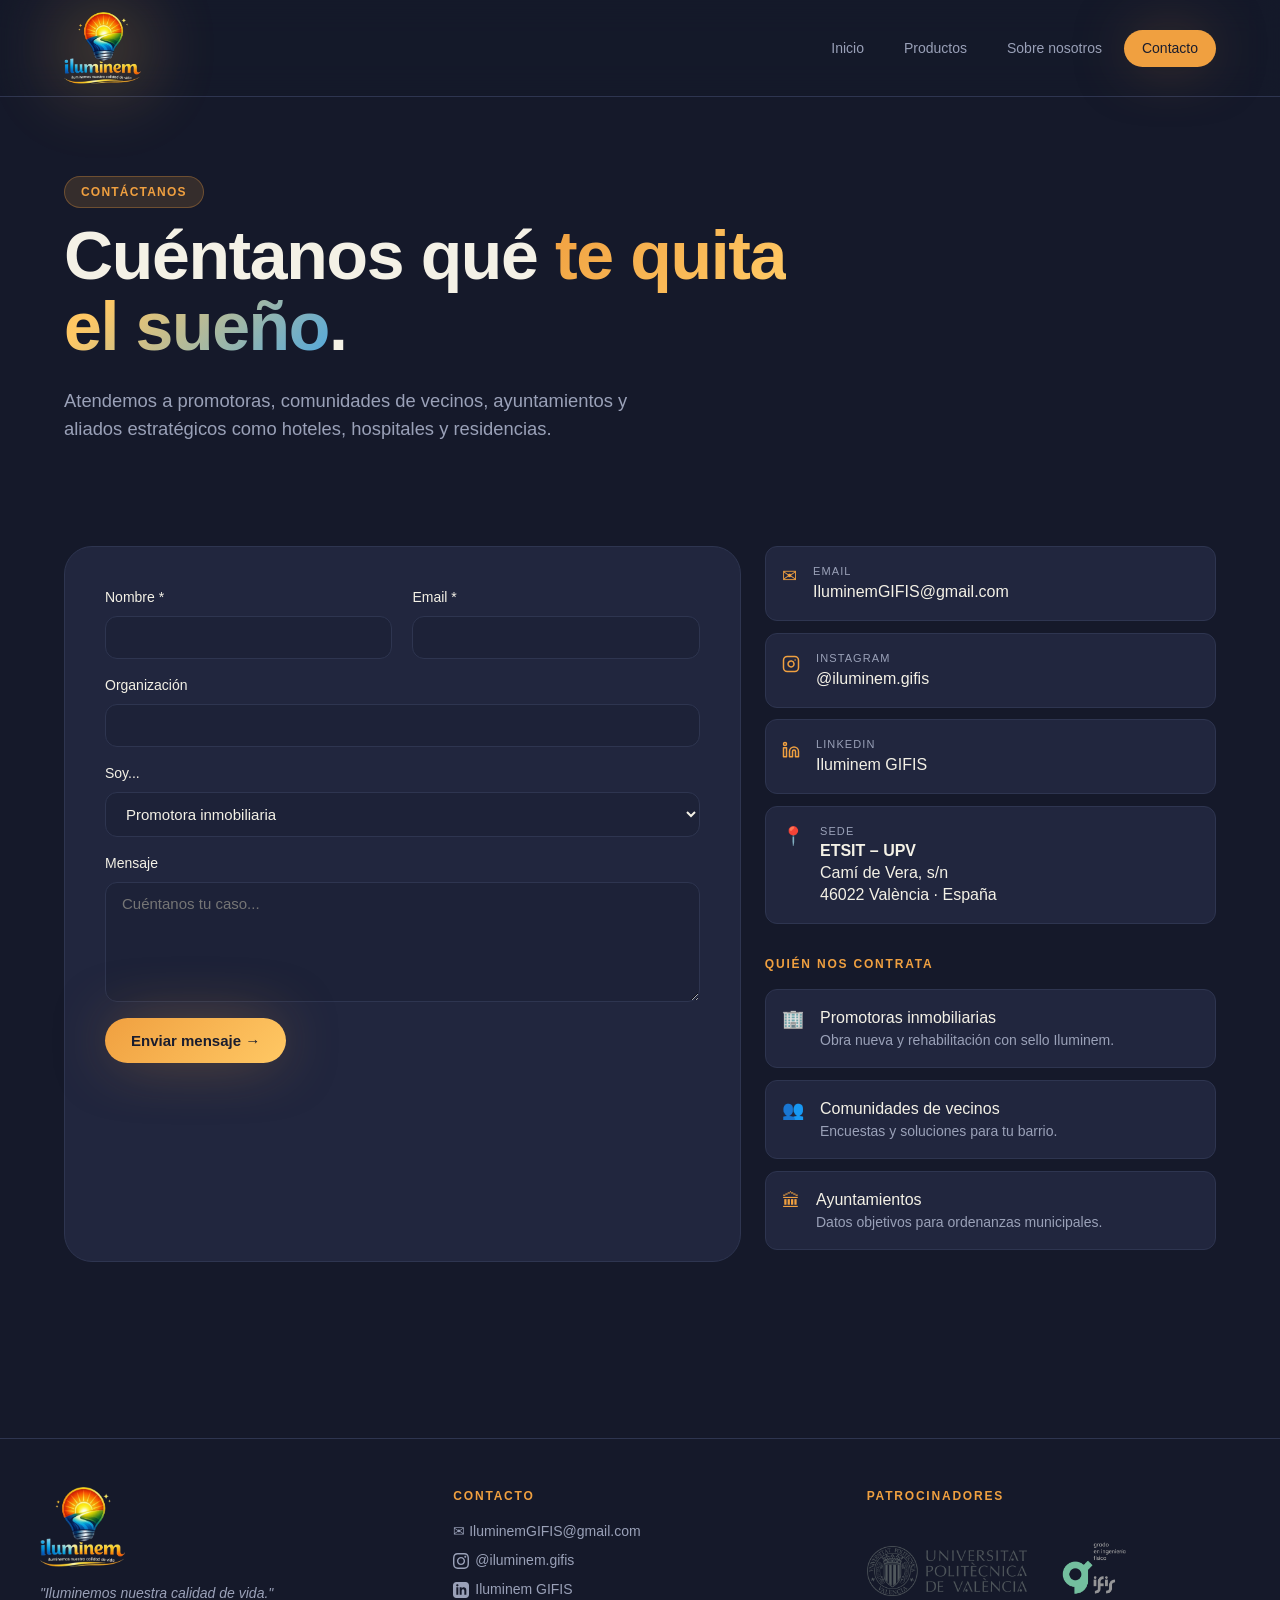
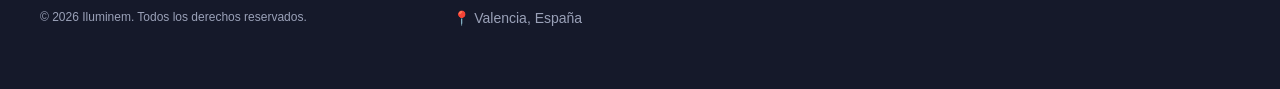
==== commit c464d4c5: "Update contacto.html" ====
--- a/contacto.html
+++ b/contacto.html
@@ -93,12 +93,14 @@
           <span class="icon">📍</span>
           <div>
             <div class="label">Sede</div>
-              <div class="value" style="line-height: 1.4;">
+              <div class="value">
+                <a href="https://www.google.com/maps/search/?api=1&query=ETSIT+UPV+Cami+de+Vera" target="_blank" rel="noopener noreferrer" style="text-decoration:none; color:inherit; display:block; line-height: 1.4;">
                 <strong>ETSIT – UPV</strong><br>
                 Camí de Vera, s/n<br>
                 46022 València · España
+                </a>
               </div>
-            </div>
+           </div>
         </div>
 
         <h4 style="margin-top:32px;color:var(--primary);font-size:12px;text-transform:uppercase;letter-spacing:.15em">Quién nos contrata</h4>
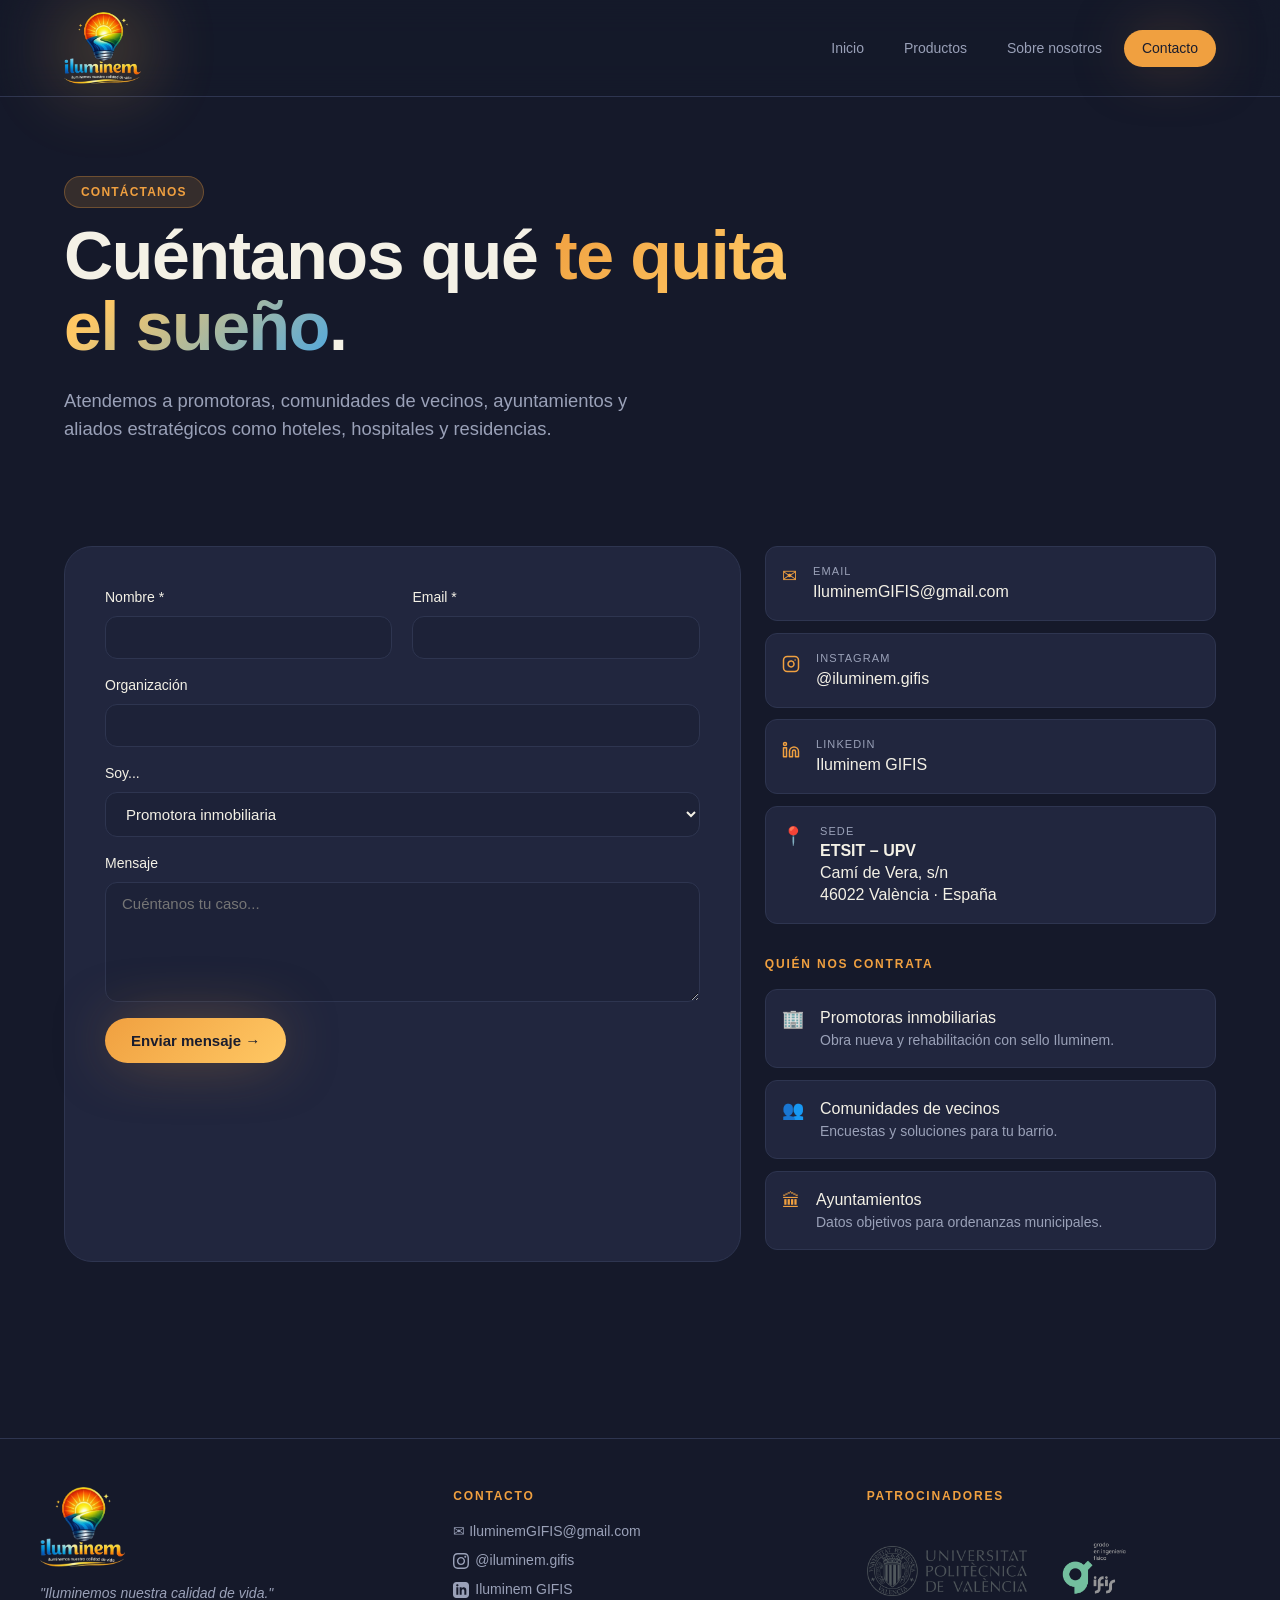
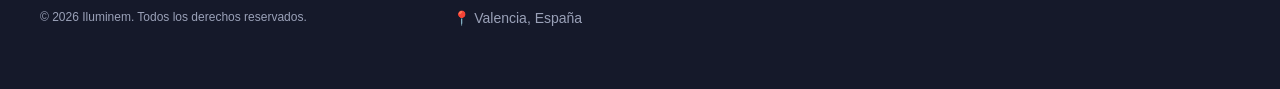
==== commit 9aadaa8d: "Update contacto.html" ====
--- a/contacto.html
+++ b/contacto.html
@@ -82,7 +82,7 @@
           <div>
             <div class="label">LinkedIn</div>
             <div class="value">
-              <a href="www.linkedin.com/in/iluminem-gifis" target="_blank" rel="noopener noreferrer" style="text-decoration:none; color:inherit;">
+              <a href="https://www.linkedin.com/in/iluminem-gifis" target="_blank" rel="noopener noreferrer" style="text-decoration:none; color:inherit;">
               Iluminem GIFIS
               </a>
             </div>
